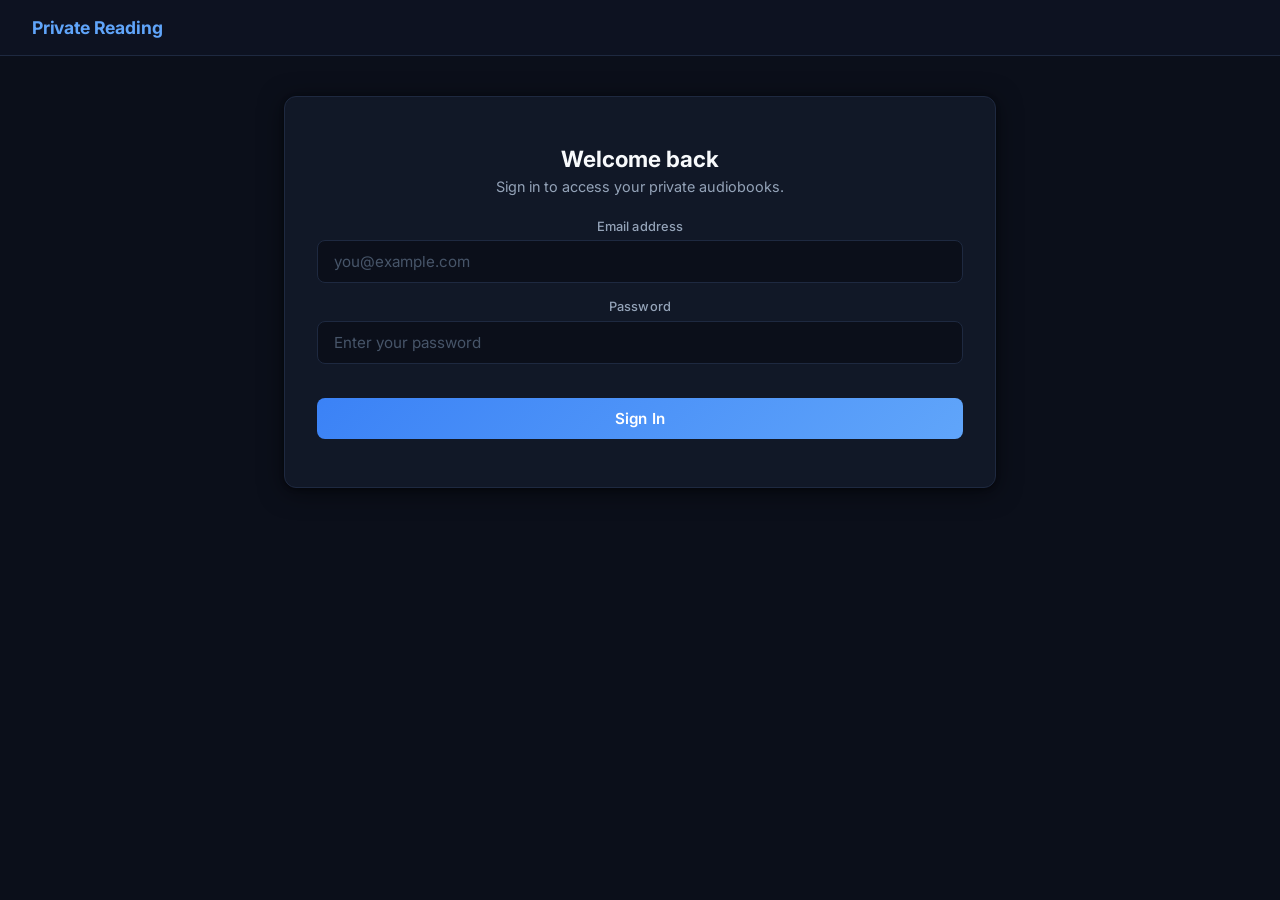
==== spa/index.html @ b12fa7b2 "Migrate to Private Reading: Qwen3-TTS-Base, voice picker, OCI cloud pipeline Complete rewrite from m" ====
<!DOCTYPE html>
<html lang="en">
<head>
  <meta charset="UTF-8">
  <meta name="viewport" content="width=device-width, initial-scale=1.0">
  <title>Private Reading</title>
  <link rel="stylesheet" href="style.css">
</head>
<body>

<header>
  <h1>Private Reading</h1>
</header>

<div class="main-wrap">
  <div class="card">

    <!-- Login Section -->
    <div id="login-section">
      <h2 class="card-title">Welcome back</h2>
      <p class="card-subtitle">Sign in to access your private audiobooks.</p>

      <div id="login-error" class="error-box" style="display:none;"></div>

      <div class="field">
        <label for="login-email">Email address</label>
        <input type="email" id="login-email" placeholder="you@example.com" autocomplete="email">
      </div>
      <div class="field">
        <label for="login-password">Password</label>
        <input type="password" id="login-password" placeholder="Enter your password" autocomplete="current-password">
      </div>

      <button class="btn btn-primary" id="login-btn" onclick="login()">Sign In</button>
    </div>

    <!-- App Section (Authenticated) -->
    <div id="app-section" style="display: none;">
      <div id="user-info">
        <span id="username-display"></span>
        <button class="btn-text" onclick="logout()">Logout</button>
      </div>

      <!-- Tabs -->
      <div class="tabs">
        <button class="tab active" id="tab-convert-btn" onclick="showTab('convert')">Convert</button>
        <button class="tab" id="tab-voice-btn" onclick="showTab('voice')">My Voice</button>
      </div>

      <!-- Convert tab -->
      <div id="tab-convert">
        <div id="input-section">
          <label for="text-input">Text to read</label>
          <textarea id="text-input"
                    placeholder="Paste your text here…"
                    oninput="onTextInput()"></textarea>
          <div class="char-row" id="char-row">
            <span id="char-count">0 characters</span>
            <span>100,000 max</span>
          </div>
          <button class="btn btn-primary" id="submit-btn" onclick="submitText()" disabled>
            Convert to Audio
          </button>
        </div>

        <!-- Processing status -->
        <div id="status-section" style="display: none;">
          <div class="status-header">
            <div class="spinner"></div>
            <span id="status-text">Queued…</span>
          </div>
          <div id="progress-bar-wrap" style="display: none; margin-bottom: 0.75rem;">
            <div class="progress-track">
              <div class="progress-fill" id="progress-fill"></div>
            </div>
            <p class="progress-label" id="progress-label"></p>
          </div>
          <p style="font-size: 0.8rem; color: var(--muted); margin-bottom: 1rem;">
            Job ID: <span id="active-job-id"></span>
          </p>
        </div>

        <!-- Audio result -->
        <div id="audio-section" style="display: none;">
          <div class="done-header">
            <span class="done-icon">✓</span>
            <span>Ready</span>
          </div>
          <div class="audio-actions">
            <button id="download-btn" class="btn btn-primary" onclick="downloadAudio()">Download Opus (.ogg)</button>
            <button class="btn btn-secondary" onclick="resetUI()">New conversion</button>
          </div>
        </div>

        <!-- Error -->
        <div id="error-section" style="display: none;">
          <div class="error-box" id="error-text"></div>
          <button class="btn btn-secondary" onclick="resetUI()">Try again</button>
        </div>
      </div>

      <!-- Voice tab -->
      <div id="tab-voice" style="display: none;">

        <!-- Preset voice picker -->
        <p class="voice-section-label">Choose a narrator voice</p>
        <div class="voice-card-grid" id="voice-picker-grid"></div>

        <div class="or-divider">or use your own</div>

        <!-- Active voice banner -->
        <div id="voice-active-banner" class="voice-status-banner voice-active" style="display:none;">
          <span>Your voice is active</span>
          <button class="btn-text danger" onclick="deleteVoice()">Remove</button>
        </div>
        <!-- Pending voice banner -->
        <div id="voice-pending-banner" class="voice-status-banner voice-pending" style="display:none;">
          <div class="spinner" style="width:16px;height:16px;border-width:2px;"></div>
          <span>Registering your voice — next conversion will use it</span>
        </div>

        <!-- Recorder -->
        <div id="voice-record-section">
          <p class="voice-prompt-label">Read this aloud to capture your voice:</p>
          <div class="voice-prompt-text">The quick brown fox jumps over the lazy dog. She sells seashells by the seashore. I am recording my voice for text-to-speech.</div>
          <div class="recorder-controls">
            <button class="btn btn-mic" id="mic-btn" onclick="toggleRecording()">Record</button>
            <button class="btn btn-secondary" id="play-btn" onclick="playbackRecording()" disabled>Play back</button>
          </div>
          <div id="recording-indicator" class="recording-indicator" style="display:none;">
            <span class="rec-dot"></span> Recording…
          </div>
          <div class="or-divider">or</div>
          <input type="file" id="voice-file-input" accept="audio/*" style="position:absolute;left:-9999px;width:1px;height:1px;opacity:0;" onchange="loadAudioFile(this)">
          <button class="btn btn-secondary file-upload-label" onclick="document.getElementById('voice-file-input').click()">Upload a recording</button>
          <p class="upload-hint">MP3, M4A, WAV, OGG, FLAC, AAC accepted</p>
          <div id="voice-upload-row" style="display:none; margin-top: 1rem;">
            <button class="btn btn-primary" onclick="uploadVoice()">Use this voice</button>
            <button class="btn btn-secondary" onclick="discardRecording()">Discard</button>
          </div>
          <div id="voice-error" class="error-box" style="display:none; margin-top:1rem;"></div>
        </div>
      </div>
    </div>

  </div>
</div>

<script src="app.js?v=13"></script>
</body>
</html>
---- spa/style.css ----
@import url('https://fonts.googleapis.com/css2?family=Inter:wght@400;500;600;700&display=swap');

*, *::before, *::after { box-sizing: border-box; margin: 0; padding: 0; }

:root {
  --bg:        #0b0f1a;
  --nav:       #0d1221;
  --card:      #111827;
  --border:    #1e2940;
  --text:      #f8fafc;
  --muted:     #94a3b8;
  --primary:   #3b82f6;
  --primary-h: #60a5fa;
  --danger:    #f87171;
  --success:   #4ade80;
  --radius:    12px;
  --shadow:    0 4px 24px rgba(0,0,0,.5), 0 1px 4px rgba(0,0,0,.4);
}

body {
  font-family: 'Inter', system-ui, sans-serif;
  background: var(--bg);
  color: var(--text);
  min-height: 100vh;
  display: flex;
  flex-direction: column;
  align-items: center;
}

/* ── Nav bar ──────────────────────────────────────────────────────────────── */

header {
  width: 100%;
  background: var(--nav);
  border-bottom: 1px solid var(--border);
  padding: 0 2rem;
  height: 56px;
  display: flex;
  align-items: center;
  justify-content: space-between;
  flex-shrink: 0;
}
header h1 {
  font-size: 1.1rem;
  font-weight: 700;
  color: var(--primary-h);
  letter-spacing: -.01em;
}
header p { display: none; }

/* ── Main content area ────────────────────────────────────────────────────── */

.main-wrap {
  width: 100%;
  max-width: 760px;
  padding: 2.5rem 1.5rem;
  flex: 1;
}

.card {
  background: var(--card);
  border: 1px solid var(--border);
  border-radius: var(--radius);
  box-shadow: var(--shadow);
  width: 100%;
  padding: 2rem;
}

/* ── Label & textarea ─────────────────────────────────────────────────────── */

label {
  display: block;
  font-weight: 500;
  font-size: .85rem;
  margin-bottom: .5rem;
  color: var(--muted);
  letter-spacing: .01em;
}

textarea {
  width: 100%;
  min-height: 240px;
  padding: .875rem 1rem;
  border: 1px solid var(--border);
  border-radius: 8px;
  font-family: inherit;
  font-size: .95rem;
  line-height: 1.6;
  color: var(--text);
  background: var(--bg);
  resize: vertical;
  transition: border-color .15s;
  outline: none;
}
textarea:focus { border-color: var(--primary); box-shadow: 0 0 0 3px rgba(59,130,246,.15); }
textarea::placeholder { color: var(--muted); }

.char-row {
  display: flex;
  justify-content: space-between;
  align-items: center;
  margin-top: .4rem;
  font-size: .8rem;
  color: var(--muted);
}
.char-row.warn { color: #fbbf24; }
.char-row.over { color: var(--danger); }

/* ── Buttons ──────────────────────────────────────────────────────────────── */

.btn {
  display: inline-flex;
  align-items: center;
  justify-content: center;
  gap: .5rem;
  padding: .7rem 1.5rem;
  border: none;
  border-radius: 8px;
  font-family: inherit;
  font-size: .95rem;
  font-weight: 600;
  cursor: pointer;
  transition: opacity .15s, transform .1s;
}
.btn-primary {
  background: linear-gradient(135deg, var(--primary), var(--primary-h));
  color: #fff;
  width: 100%;
  margin-top: 1.1rem;
  letter-spacing: .01em;
}
.btn-primary:hover:not(:disabled) { opacity: .9; transform: translateY(-1px); }
.btn-primary:active:not(:disabled) { transform: translateY(0); }
.btn-primary:disabled { opacity: .4; cursor: not-allowed; transform: none; }

.btn-secondary {
  background: transparent;
  color: var(--primary-h);
  border: 1px solid var(--border);
  padding: .5rem 1.1rem;
  font-size: .875rem;
  font-weight: 500;
  width: 100%;
}
.btn-secondary:hover { background: rgba(255,255,255,.04); }

.btn-text {
  background: none;
  border: none;
  color: var(--primary-h);
  cursor: pointer;
  font-family: inherit;
  font-size: 0.875rem;
  font-weight: 500;
  padding: 0;
}
.btn-text:hover { text-decoration: underline; }

/* ── Login form ───────────────────────────────────────────────────────────── */

.card-title {
  font-size: 1.4rem;
  font-weight: 700;
  color: var(--text);
  margin-bottom: .35rem;
}
.card-subtitle {
  font-size: .9rem;
  color: var(--muted);
  margin-bottom: 1.5rem;
}

.field {
  margin-bottom: 1rem;
}
.field label {
  display: block;
  font-size: .8rem;
  font-weight: 500;
  color: var(--muted);
  margin-bottom: .4rem;
  letter-spacing: .01em;
}
.field input {
  width: 100%;
  padding: .7rem 1rem;
  background: var(--bg);
  border: 1px solid var(--border);
  border-radius: 8px;
  color: var(--text);
  font-family: inherit;
  font-size: .95rem;
  outline: none;
  transition: border-color .15s, box-shadow .15s;
}
.field input:focus {
  border-color: var(--primary);
  box-shadow: 0 0 0 3px rgba(59,130,246,.15);
}
.field input::placeholder { color: #475569; }

/* ── User info bar ────────────────────────────────────────────────────────── */

#user-info {
  display: flex;
  justify-content: space-between;
  align-items: center;
  margin-bottom: 1.5rem;
  padding-bottom: 1.25rem;
  border-bottom: 1px solid var(--border);
  font-size: 0.875rem;
  color: var(--muted);
}

/* ── Status / spinner ─────────────────────────────────────────────────────── */

.status-header {
  display: flex;
  align-items: center;
  gap: .6rem;
  font-weight: 600;
  font-size: .95rem;
  margin-bottom: 0.75rem;
  color: var(--text);
}
.spinner {
  width: 18px; height: 18px;
  border: 2px solid var(--border);
  border-top-color: var(--primary);
  border-radius: 50%;
  animation: spin .8s linear infinite;
  flex-shrink: 0;
}
@keyframes spin { to { transform: rotate(360deg); } }

/* ── Progress bar ─────────────────────────────────────────────────────────── */

.progress-track {
  background: var(--border);
  border-radius: 999px;
  height: 6px;
  overflow: hidden;
  margin-bottom: 0.4rem;
}
.progress-fill {
  background: linear-gradient(90deg, var(--primary), var(--primary-h));
  height: 100%;
  border-radius: 999px;
  width: 0%;
  transition: width 0.5s ease;
}
.progress-label {
  font-size: 0.8rem;
  color: var(--muted);
  text-align: right;
}

/* ── Done / audio ─────────────────────────────────────────────────────────── */

.done-header {
  display: flex;
  align-items: center;
  gap: .5rem;
  font-weight: 600;
  font-size: 1rem;
  color: var(--success);
  margin-bottom: 1.25rem;
}
.done-icon { font-size: 1.1rem; }

.audio-actions {
  display: flex;
  flex-direction: column;
  gap: 0.75rem;
}

/* ── Error ────────────────────────────────────────────────────────────────── */

.error-box {
  background: rgba(248, 113, 113, .08);
  border: 1px solid rgba(248, 113, 113, .3);
  border-radius: 8px;
  padding: .875rem 1rem;
  color: var(--danger);
  font-size: .875rem;
  line-height: 1.5;
  margin-bottom: .75rem;
}

/* ── Login section ────────────────────────────────────────────────────────── */

#login-section {
  text-align: center;
  padding: 1rem 0;
}
#login-section p {
  color: var(--muted);
  margin-bottom: 1.5rem;
  font-size: .9rem;
}

/* ── Tabs ─────────────────────────────────────────────────────────────────── */

.tabs {
  display: flex;
  gap: 0;
  border-bottom: 1px solid var(--border);
  margin: -2rem -2rem 1.75rem;
  padding: 0 2rem;
}
.tab {
  background: none;
  border: none;
  border-bottom: 2px solid transparent;
  color: var(--muted);
  cursor: pointer;
  font-family: inherit;
  font-size: .9rem;
  font-weight: 500;
  padding: .85rem 1.25rem;
  margin-bottom: -1px;
  transition: color .15s, border-color .15s;
}
.tab:hover { color: var(--text); }
.tab.active {
  color: var(--primary-h);
  border-bottom-color: var(--primary-h);
}

/* ── Voice tab ────────────────────────────────────────────────────────────── */

.voice-status-banner {
  display: flex;
  align-items: center;
  gap: .75rem;
  padding: .75rem 1rem;
  border-radius: 8px;
  font-size: .9rem;
  margin-bottom: 1.25rem;
}
.voice-active  { background: rgba(74,222,128,.08); border: 1px solid rgba(74,222,128,.25); color: var(--success); }
.voice-pending { background: rgba(59,130,246,.08); border: 1px solid rgba(59,130,246,.25); color: var(--primary-h); }

.btn-text.danger { color: var(--danger); }

.voice-prompt-label {
  font-size: .8rem;
  font-weight: 500;
  color: var(--muted);
  letter-spacing: .01em;
  margin-bottom: .6rem;
}
.voice-prompt-text {
  background: rgba(255,255,255,.04);
  border: 1px solid var(--border);
  border-radius: 8px;
  padding: .9rem 1rem;
  font-size: .95rem;
  line-height: 1.65;
  color: var(--text);
  margin-bottom: 1.25rem;
  font-style: italic;
}

.recorder-controls {
  display: flex;
  gap: .75rem;
  align-items: center;
}
.recorder-controls .btn,
.recorder-controls .btn-mic,
#voice-upload-row .btn {
  flex-shrink: 0;
  width: auto;
}
#voice-upload-row {
  display: flex;
  gap: .75rem;
}
.btn-mic {
  background: linear-gradient(135deg, #ef4444, #dc2626);
  color: #fff;
  border: none;
  border-radius: 8px;
  padding: .6rem 1.25rem;
  font-family: inherit;
  font-size: .9rem;
  font-weight: 600;
  cursor: pointer;
  transition: opacity .15s;
}
.btn-mic:hover { opacity: .85; }
.btn-mic.recording {
  background: linear-gradient(135deg, #dc2626, #991b1b);
  animation: pulse-rec 1.2s ease-in-out infinite;
}
@keyframes pulse-rec {
  0%, 100% { box-shadow: 0 0 0 0 rgba(239,68,68,.5); }
  50%       { box-shadow: 0 0 0 6px rgba(239,68,68,0); }
}

.recording-indicator {
  display: flex;
  align-items: center;
  gap: .5rem;
  font-size: .85rem;
  color: var(--danger);
  margin-top: .75rem;
  font-weight: 500;
}
.rec-dot {
  width: 8px; height: 8px;
  background: var(--danger);
  border-radius: 50%;
  animation: blink-dot .9s step-start infinite;
}
@keyframes blink-dot { 50% { opacity: 0; } }

.voice-section-label {
  font-size: .8rem;
  font-weight: 500;
  color: var(--muted);
  letter-spacing: .01em;
  margin-bottom: .75rem;
}

.voice-card-grid {
  display: grid;
  grid-template-columns: 1fr 1fr;
  gap: .6rem;
  margin-bottom: 1.25rem;
}

.voice-card {
  display: flex;
  align-items: center;
  gap: .65rem;
  padding: .65rem .85rem;
  background: var(--bg);
  border: 1px solid var(--border);
  border-radius: 8px;
  cursor: pointer;
  transition: border-color .15s, background .15s;
  user-select: none;
}
.voice-card:hover { border-color: var(--primary); }
.voice-card.selected {
  border-color: var(--primary);
  background: rgba(59,130,246,.07);
}

.voice-card-radio {
  width: 14px;
  height: 14px;
  border: 2px solid var(--border);
  border-radius: 50%;
  flex-shrink: 0;
  transition: border-color .15s, background .15s;
  box-shadow: inset 0 0 0 3px var(--bg);
}
.voice-card.selected .voice-card-radio {
  border-color: var(--primary);
  background: var(--primary);
  box-shadow: inset 0 0 0 2px var(--bg);
}

.voice-card-info {
  flex: 1;
  min-width: 0;
}
.voice-card-name {
  display: block;
  font-size: .82rem;
  font-weight: 600;
  color: var(--text);
  white-space: nowrap;
  overflow: hidden;
  text-overflow: ellipsis;
}
.voice-card-desc {
  display: block;
  font-size: .72rem;
  color: var(--muted);
  margin-top: .1rem;
  white-space: nowrap;
  overflow: hidden;
  text-overflow: ellipsis;
}

.btn-preview {
  background: transparent;
  border: 1px solid var(--border);
  color: var(--primary-h);
  border-radius: 6px;
  padding: .2rem .55rem;
  font-size: .75rem;
  cursor: pointer;
  flex-shrink: 0;
  line-height: 1.6;
  transition: background .15s, border-color .15s, color .15s;
}
.btn-preview:hover { background: rgba(255,255,255,.05); }
.btn-preview.playing { color: var(--success); border-color: var(--success); }

.or-divider {
  text-align: center;
  color: var(--muted);
  font-size: .8rem;
  margin: 1rem 0 .75rem;
  position: relative;
}
.or-divider::before, .or-divider::after {
  content: '';
  position: absolute;
  top: 50%;
  width: 44%;
  height: 1px;
  background: var(--border);
}
.or-divider::before { left: 0; }
.or-divider::after  { right: 0; }

.file-upload-label {
  display: block;
  text-align: center;
  cursor: pointer;
  width: 100%;
}
.upload-hint {
  font-size: .75rem;
  color: var(--muted);
  text-align: center;
  margin-top: .4rem;
}
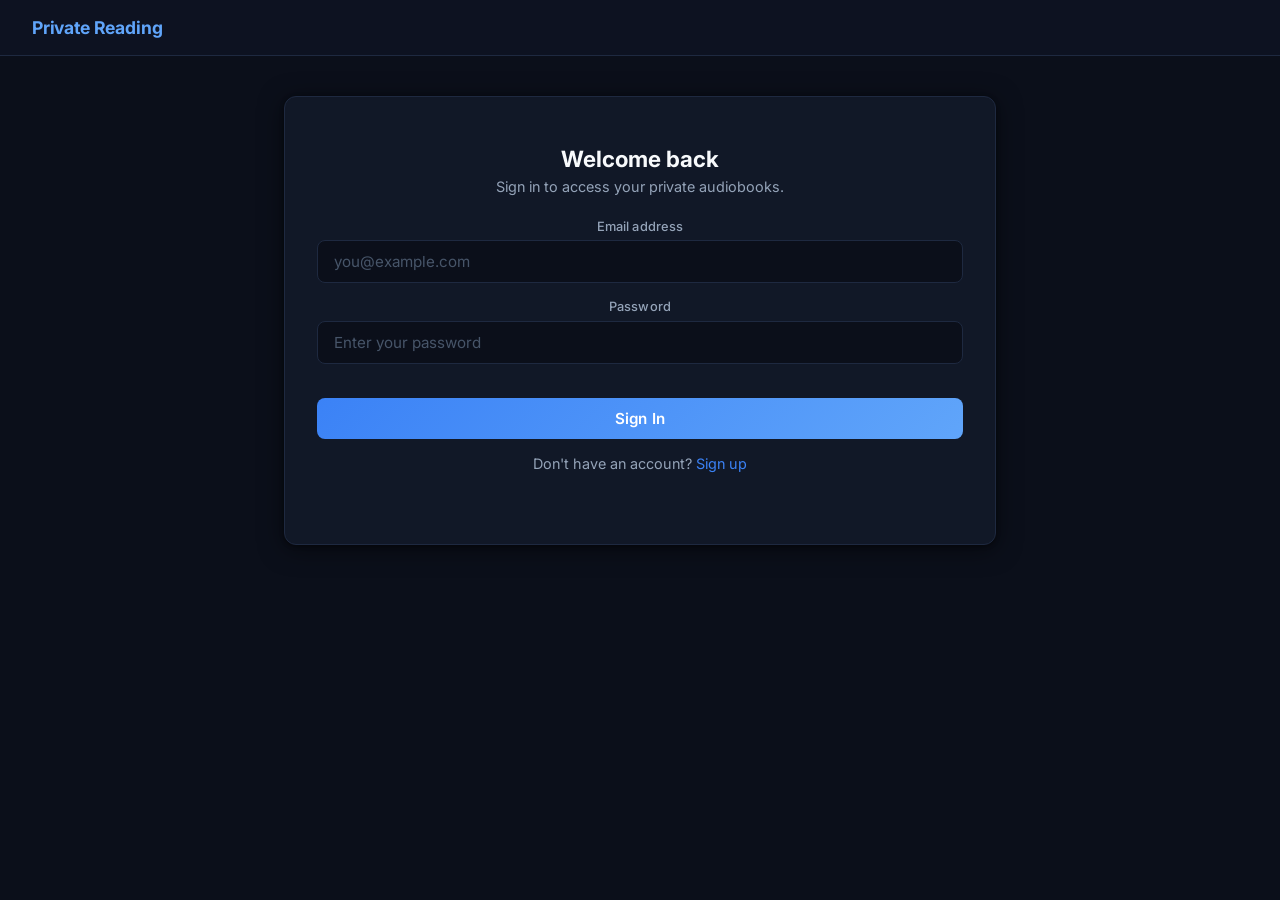
==== commit a579f47f: "Add sign-up and email verification flow to SPA Adds signup form (email, password, confirm) and verif" ====
--- a/spa/index.html
+++ b/spa/index.html
@@ -32,6 +32,47 @@
       </div>
 
       <button class="btn btn-primary" id="login-btn" onclick="login()">Sign In</button>
+      <p class="auth-switch">Don't have an account? <a href="#" onclick="showSignup(); return false;">Sign up</a></p>
+    </div>
+
+    <!-- Sign Up Section -->
+    <div id="signup-section" style="display:none;">
+      <h2 class="card-title">Create account</h2>
+      <p class="card-subtitle">Sign up to start converting text to audio.</p>
+
+      <div id="signup-error" class="error-box" style="display:none;"></div>
+
+      <div class="field">
+        <label for="signup-email">Email address</label>
+        <input type="email" id="signup-email" placeholder="you@example.com" autocomplete="email">
+      </div>
+      <div class="field">
+        <label for="signup-password">Password</label>
+        <input type="password" id="signup-password" placeholder="At least 8 characters" autocomplete="new-password">
+      </div>
+      <div class="field">
+        <label for="signup-confirm">Confirm password</label>
+        <input type="password" id="signup-confirm" placeholder="Repeat your password" autocomplete="new-password">
+      </div>
+
+      <button class="btn btn-primary" id="signup-btn" onclick="signUp()">Create Account</button>
+      <p class="auth-switch">Already have an account? <a href="#" onclick="showLogin(); return false;">Sign in</a></p>
+    </div>
+
+    <!-- Confirm Section -->
+    <div id="confirm-section" style="display:none;">
+      <h2 class="card-title">Check your email</h2>
+      <p class="card-subtitle">We sent a verification code to <strong id="confirm-email-display"></strong>.</p>
+
+      <div id="confirm-error" class="error-box" style="display:none;"></div>
+
+      <div class="field">
+        <label for="confirm-code">Verification code</label>
+        <input type="text" id="confirm-code" placeholder="6-digit code" autocomplete="one-time-code" inputmode="numeric">
+      </div>
+
+      <button class="btn btn-primary" id="confirm-btn" onclick="confirmSignUp()">Verify</button>
+      <p class="auth-switch"><a href="#" onclick="showLogin(); return false;">Back to sign in</a></p>
     </div>
 
     <!-- App Section (Authenticated) -->
@@ -44,7 +85,6 @@
       <!-- Tabs -->
       <div class="tabs">
         <button class="tab active" id="tab-convert-btn" onclick="showTab('convert')">Convert</button>
-        <button class="tab" id="tab-voice-btn" onclick="showTab('voice')">My Voice</button>
       </div>
 
       <!-- Convert tab -->
@@ -99,53 +139,11 @@
         </div>
       </div>
 
-      <!-- Voice tab -->
-      <div id="tab-voice" style="display: none;">
-
-        <!-- Preset voice picker -->
-        <p class="voice-section-label">Choose a narrator voice</p>
-        <div class="voice-card-grid" id="voice-picker-grid"></div>
-
-        <div class="or-divider">or use your own</div>
-
-        <!-- Active voice banner -->
-        <div id="voice-active-banner" class="voice-status-banner voice-active" style="display:none;">
-          <span>Your voice is active</span>
-          <button class="btn-text danger" onclick="deleteVoice()">Remove</button>
-        </div>
-        <!-- Pending voice banner -->
-        <div id="voice-pending-banner" class="voice-status-banner voice-pending" style="display:none;">
-          <div class="spinner" style="width:16px;height:16px;border-width:2px;"></div>
-          <span>Registering your voice — next conversion will use it</span>
-        </div>
-
-        <!-- Recorder -->
-        <div id="voice-record-section">
-          <p class="voice-prompt-label">Read this aloud to capture your voice:</p>
-          <div class="voice-prompt-text">The quick brown fox jumps over the lazy dog. She sells seashells by the seashore. I am recording my voice for text-to-speech.</div>
-          <div class="recorder-controls">
-            <button class="btn btn-mic" id="mic-btn" onclick="toggleRecording()">Record</button>
-            <button class="btn btn-secondary" id="play-btn" onclick="playbackRecording()" disabled>Play back</button>
-          </div>
-          <div id="recording-indicator" class="recording-indicator" style="display:none;">
-            <span class="rec-dot"></span> Recording…
-          </div>
-          <div class="or-divider">or</div>
-          <input type="file" id="voice-file-input" accept="audio/*" style="position:absolute;left:-9999px;width:1px;height:1px;opacity:0;" onchange="loadAudioFile(this)">
-          <button class="btn btn-secondary file-upload-label" onclick="document.getElementById('voice-file-input').click()">Upload a recording</button>
-          <p class="upload-hint">MP3, M4A, WAV, OGG, FLAC, AAC accepted</p>
-          <div id="voice-upload-row" style="display:none; margin-top: 1rem;">
-            <button class="btn btn-primary" onclick="uploadVoice()">Use this voice</button>
-            <button class="btn btn-secondary" onclick="discardRecording()">Discard</button>
-          </div>
-          <div id="voice-error" class="error-box" style="display:none; margin-top:1rem;"></div>
-        </div>
-      </div>
     </div>
 
   </div>
 </div>
 
-<script src="app.js?v=13"></script>
+<script src="app.js?v=14"></script>
 </body>
 </html>
--- a/spa/style.css
+++ b/spa/style.css
@@ -532,3 +532,17 @@
   text-align: center;
   margin-top: .4rem;
 }
+
+.auth-switch {
+  text-align: center;
+  font-size: .875rem;
+  color: var(--muted);
+  margin-top: 1rem;
+}
+.auth-switch a {
+  color: var(--primary);
+  text-decoration: none;
+}
+.auth-switch a:hover {
+  text-decoration: underline;
+}
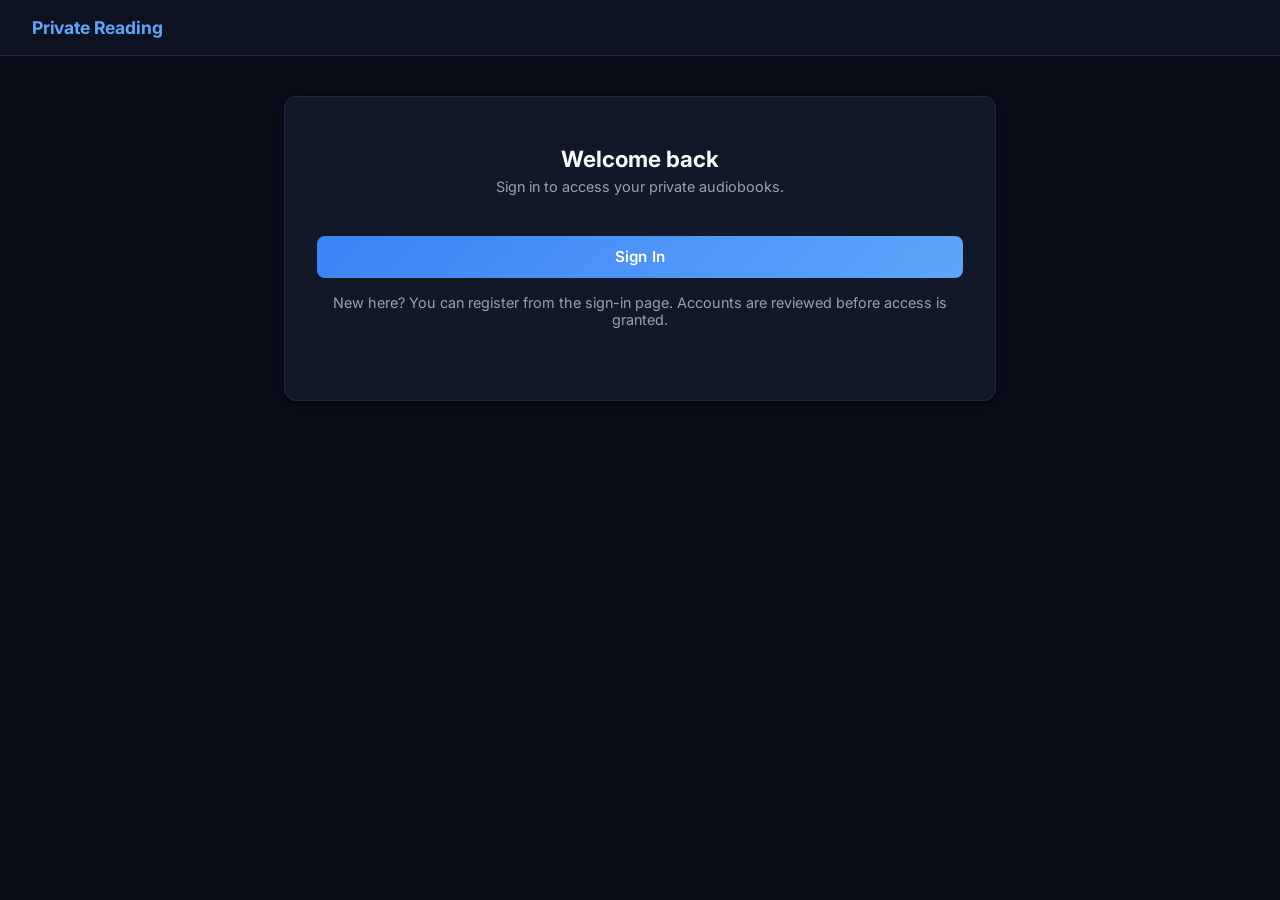
==== commit e84bceec: "Switch auth to OAuth 2.0 PKCE redirect flow for SSO Replace native USER_PASSWORD_AUTH with Cognito h" ====
--- a/spa/index.html
+++ b/spa/index.html
@@ -19,60 +19,9 @@
     <div id="login-section">
       <h2 class="card-title">Welcome back</h2>
       <p class="card-subtitle">Sign in to access your private audiobooks.</p>
-
       <div id="login-error" class="error-box" style="display:none;"></div>
-
-      <div class="field">
-        <label for="login-email">Email address</label>
-        <input type="email" id="login-email" placeholder="you@example.com" autocomplete="email">
-      </div>
-      <div class="field">
-        <label for="login-password">Password</label>
-        <input type="password" id="login-password" placeholder="Enter your password" autocomplete="current-password">
-      </div>
-
-      <button class="btn btn-primary" id="login-btn" onclick="login()">Sign In</button>
-      <p class="auth-switch">Don't have an account? <a href="#" onclick="showSignup(); return false;">Sign up</a></p>
-    </div>
-
-    <!-- Sign Up Section -->
-    <div id="signup-section" style="display:none;">
-      <h2 class="card-title">Create account</h2>
-      <p class="card-subtitle">Sign up to start converting text to audio.</p>
-
-      <div id="signup-error" class="error-box" style="display:none;"></div>
-
-      <div class="field">
-        <label for="signup-email">Email address</label>
-        <input type="email" id="signup-email" placeholder="you@example.com" autocomplete="email">
-      </div>
-      <div class="field">
-        <label for="signup-password">Password</label>
-        <input type="password" id="signup-password" placeholder="At least 8 characters" autocomplete="new-password">
-      </div>
-      <div class="field">
-        <label for="signup-confirm">Confirm password</label>
-        <input type="password" id="signup-confirm" placeholder="Repeat your password" autocomplete="new-password">
-      </div>
-
-      <button class="btn btn-primary" id="signup-btn" onclick="signUp()">Create Account</button>
-      <p class="auth-switch">Already have an account? <a href="#" onclick="showLogin(); return false;">Sign in</a></p>
-    </div>
-
-    <!-- Confirm Section -->
-    <div id="confirm-section" style="display:none;">
-      <h2 class="card-title">Check your email</h2>
-      <p class="card-subtitle">We sent a verification code to <strong id="confirm-email-display"></strong>.</p>
-
-      <div id="confirm-error" class="error-box" style="display:none;"></div>
-
-      <div class="field">
-        <label for="confirm-code">Verification code</label>
-        <input type="text" id="confirm-code" placeholder="6-digit code" autocomplete="one-time-code" inputmode="numeric">
-      </div>
-
-      <button class="btn btn-primary" id="confirm-btn" onclick="confirmSignUp()">Verify</button>
-      <p class="auth-switch"><a href="#" onclick="showLogin(); return false;">Back to sign in</a></p>
+      <button class="btn btn-primary" id="login-btn" onclick="redirectToLogin()">Sign In</button>
+      <p class="auth-switch">New here? You can register from the sign-in page. Accounts are reviewed before access is granted.</p>
     </div>
 
     <!-- App Section (Authenticated) -->
@@ -144,6 +93,6 @@
   </div>
 </div>
 
-<script src="app.js?v=14"></script>
+<script src="app.js?v=15"></script>
 </body>
 </html>
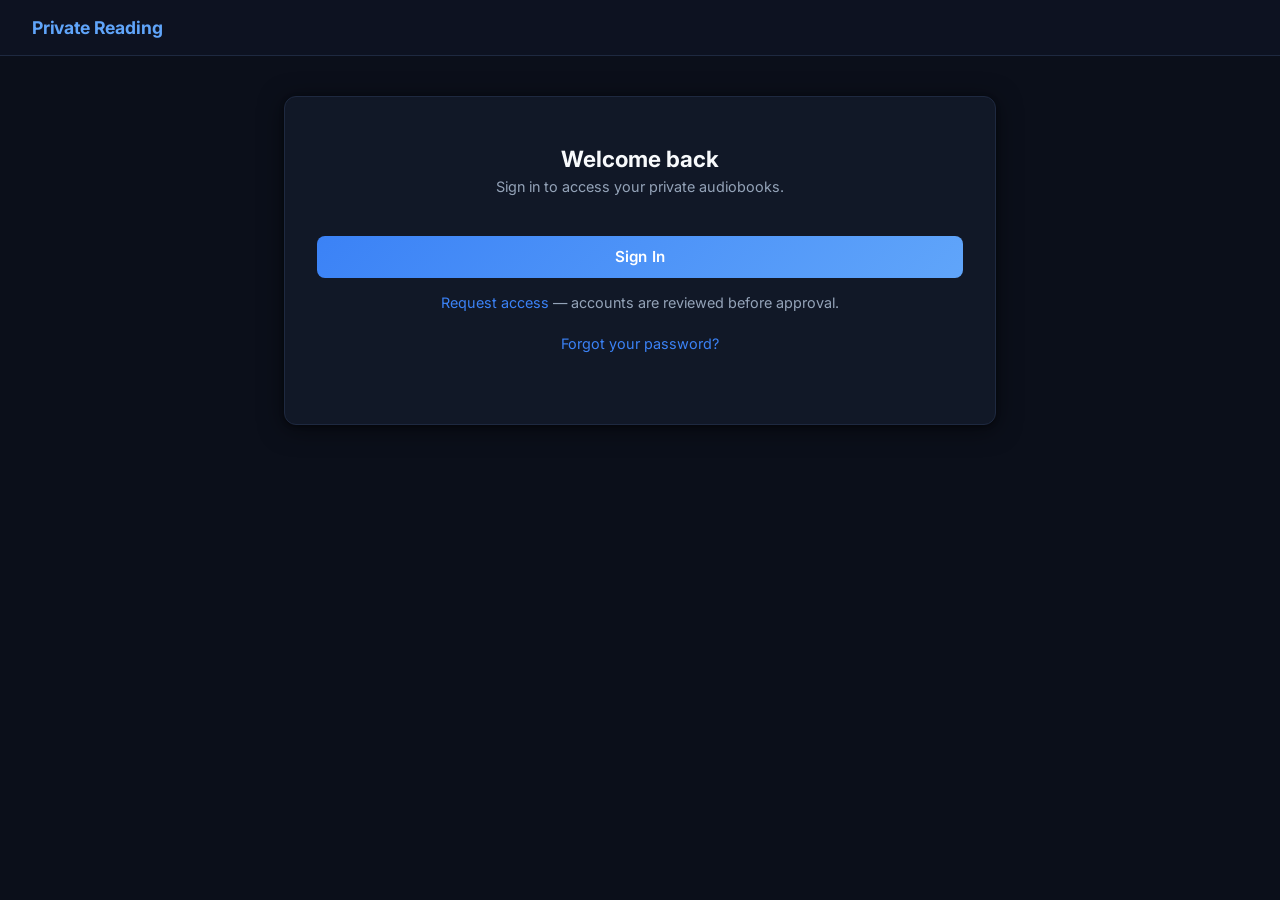
==== commit 05868b47: "Add request access and forgot password links to sign-in page" ====
--- a/spa/index.html
+++ b/spa/index.html
@@ -21,7 +21,13 @@
       <p class="card-subtitle">Sign in to access your private audiobooks.</p>
       <div id="login-error" class="error-box" style="display:none;"></div>
       <button class="btn btn-primary" id="login-btn" onclick="redirectToLogin()">Sign In</button>
-      <p class="auth-switch">New here? You can register from the sign-in page. Accounts are reviewed before access is granted.</p>
+      <p class="auth-switch">
+        <a href="https://auth.syntacticallysugary.dev/signup?client_id=3agsiu8iv0qrncs0q4o414q36h&response_type=code&scope=openid%20email%20profile&redirect_uri=https%3A%2F%2Freading.syntacticallysugary.dev%2F">Request access</a>
+        — accounts are reviewed before approval.
+      </p>
+      <p class="auth-switch">
+        <a href="https://auth.syntacticallysugary.dev/forgotPassword?client_id=3agsiu8iv0qrncs0q4o414q36h&response_type=code&scope=openid%20email%20profile&redirect_uri=https%3A%2F%2Freading.syntacticallysugary.dev%2F">Forgot your password?</a>
+      </p>
     </div>
 
     <!-- App Section (Authenticated) -->
